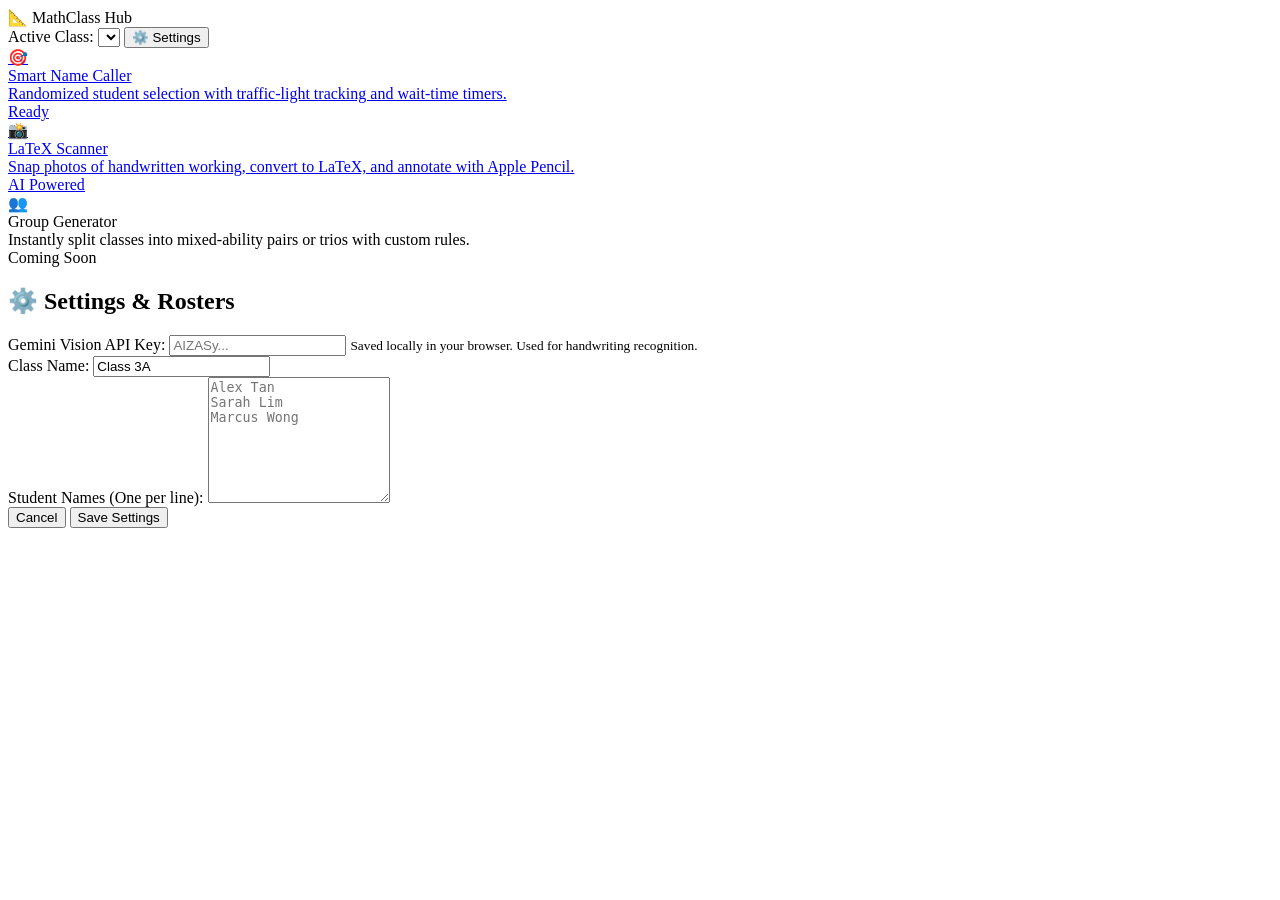
==== index.html @ 61014469 "Create index.html" ====
<!DOCTYPE html>
<html lang="en">
<head>
  <meta charset="UTF-8">
  <meta name="viewport" content="width=device-width, initial-scale=1.0, maximum-scale=1.0, user-scalable=no">
  <title>Math Classroom Hub</title>
  <link rel="stylesheet" href="css/style.css">
</head>
<body>
  <div class="app-container">
    <header class="top-nav">
      <div class="logo">📐 MathClass <span>Hub</span></div>
      <div class="nav-controls">
        <label for="class-select">Active Class:</label>
        <select id="class-select" class="dropdown"></select>
        <button class="btn btn-secondary" onclick="openSettings()">⚙️ Settings</button>
      </div>
    </header>

    <main class="dashboard-grid">
      <!-- Feature Card 1: Smart Name Caller -->
      <a href="picker.html" class="feature-card">
        <div class="card-icon">🎯</div>
        <div class="card-title">Smart Name Caller</div>
        <div class="card-desc">Randomized student selection with traffic-light tracking and wait-time timers.</div>
        <div class="card-badge" id="picker-status">Ready</div>
      </a>

      <!-- Feature Card 2: LaTeX Homework Scanner -->
      <a href="scanner.html" class="feature-card">
        <div class="card-icon">📸</div>
        <div class="card-title">LaTeX Scanner</div>
        <div class="card-desc">Snap photos of handwritten working, convert to LaTeX, and annotate with Apple Pencil.</div>
        <div class="card-badge">AI Powered</div>
      </a>

      <!-- Placeholder Future Tool -->
      <div class="feature-card disabled">
        <div class="card-icon">👥</div>
        <div class="card-title">Group Generator</div>
        <div class="card-desc">Instantly split classes into mixed-ability pairs or trios with custom rules.</div>
        <div class="card-badge gray">Coming Soon</div>
      </div>
    </main>
  </div>

  <!-- Settings Modal -->
  <div id="settings-modal" class="modal hidden">
    <div class="modal-content">
      <h2>⚙️ Settings & Rosters</h2>
      
      <div class="form-group">
        <label for="api-key">Gemini Vision API Key:</label>
        <input type="password" id="api-key" placeholder="AIZASy..." class="input-field">
        <small>Saved locally in your browser. Used for handwriting recognition.</small>
      </div>

      <div class="form-group">
        <label for="roster-class-name">Class Name:</label>
        <input type="text" id="roster-class-name" value="Class 3A" class="input-field">
      </div>

      <div class="form-group">
        <label for="roster-names">Student Names (One per line):</label>
        <textarea id="roster-names" rows="8" class="input-field" placeholder="Alex Tan
Sarah Lim
Marcus Wong"></textarea>
      </div>

      <div class="modal-actions">
        <button class="btn btn-secondary" onclick="closeSettings()">Cancel</button>
        <button class="btn btn-primary" onclick="saveRosterSettings()">Save Settings</button>
      </div>
    </div>
  </div>

  <script src="js/state.js"></script>
  <script>
    document.addEventListener('DOMContentLoaded', () => {
      HubState.init();
      populateClassDropdown();
      updateDashboardBadges();
    });

    function populateClassDropdown() {
      const select = document.getElementById('class-select');
      select.innerHTML = '';
      const classes = HubState.getClasses();
      classes.forEach(c => {
        const opt = document.createElement('option');
        opt.value = c;
        opt.textContent = c;
        if (c === HubState.currentClass) opt.selected = true;
        select.appendChild(opt);
      });
      select.onchange = (e) => HubState.setCurrentClass(e.target.value);
    }

    function openSettings() {
      document.getElementById('api-key').value = HubState.getApiKey();
      document.getElementById('roster-class-name').value = HubState.currentClass;
      document.getElementById('roster-names').value = HubState.getRoster(HubState.currentClass).join('\n');
      document.getElementById('settings-modal').classList.remove('hidden');
    }

    function closeSettings() {
      document.getElementById('settings-modal').classList.add('hidden');
    }

    function saveRosterSettings() {
      const apiKey = document.getElementById('api-key').value.trim();
      const className = document.getElementById('roster-class-name').value.trim();
      const names = document.getElementById('roster-names').value
        .split('\n')
        .map(n => n.trim())
        .filter(n => n.length > 0);

      HubState.setApiKey(apiKey);
      if (className && names.length > 0) {
        HubState.setRoster(className, names);
        HubState.setCurrentClass(className);
      }
      closeSettings();
      populateClassDropdown();
      updateDashboardBadges();
    }

    function updateDashboardBadges() {
      const activePool = HubState.getActivePool(HubState.currentClass);
      document.getElementById('picker-status').textContent = `${activePool.length} Active Students`;
    }
  </script>
</body>
</html>
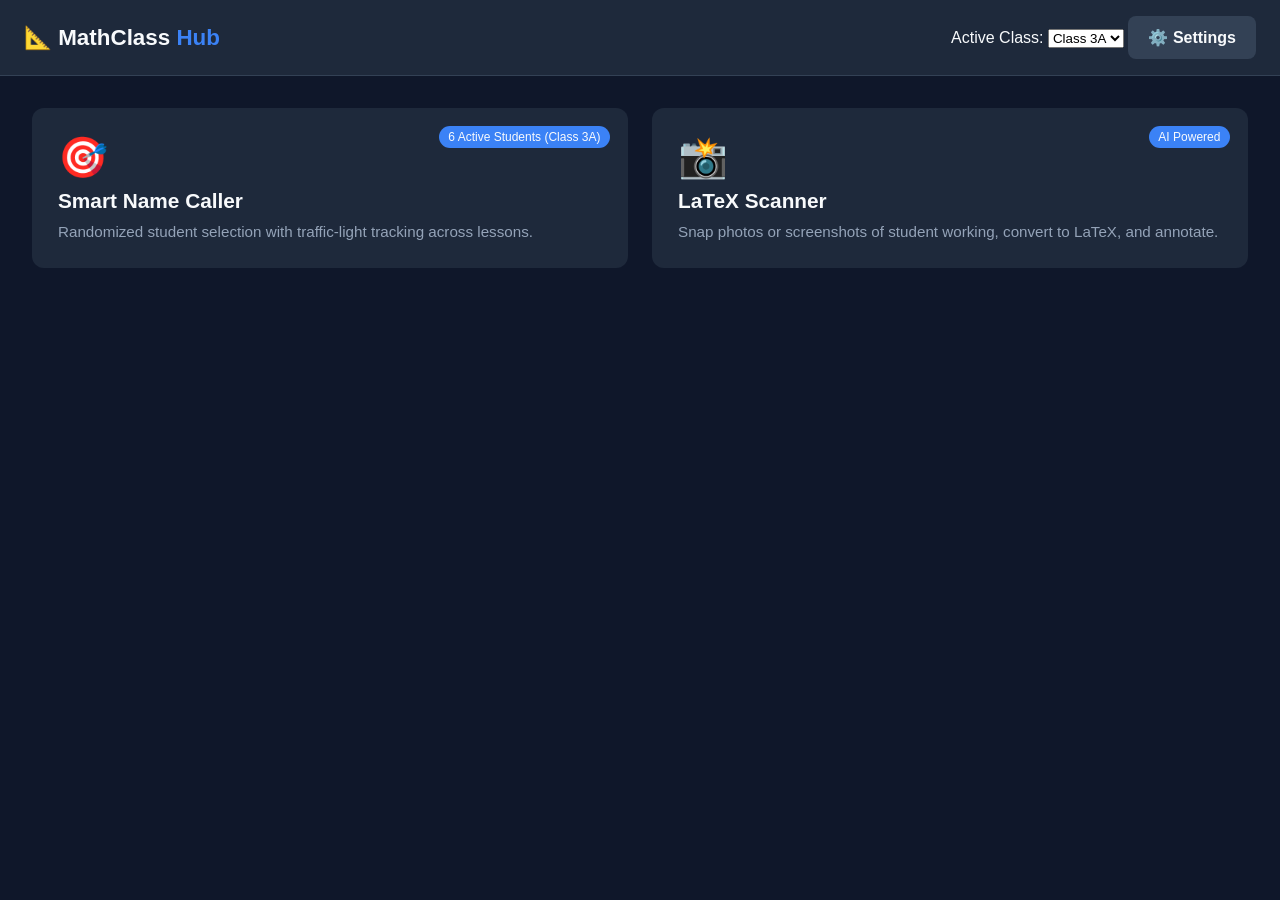
==== commit 084f7e5f: "Update index.html" ====
--- a/index.html
+++ b/index.html
@@ -18,58 +18,70 @@
     </header>
 
     <main class="dashboard-grid">
-      <!-- Feature Card 1: Smart Name Caller -->
       <a href="picker.html" class="feature-card">
         <div class="card-icon">🎯</div>
         <div class="card-title">Smart Name Caller</div>
-        <div class="card-desc">Randomized student selection with traffic-light tracking and wait-time timers.</div>
+        <div class="card-desc">Randomized student selection with traffic-light tracking across lessons.</div>
         <div class="card-badge" id="picker-status">Ready</div>
       </a>
 
-      <!-- Feature Card 2: LaTeX Homework Scanner -->
       <a href="scanner.html" class="feature-card">
         <div class="card-icon">📸</div>
         <div class="card-title">LaTeX Scanner</div>
-        <div class="card-desc">Snap photos of handwritten working, convert to LaTeX, and annotate with Apple Pencil.</div>
+        <div class="card-desc">Snap photos or screenshots of student working, convert to LaTeX, and annotate.</div>
         <div class="card-badge">AI Powered</div>
       </a>
-
-      <!-- Placeholder Future Tool -->
-      <div class="feature-card disabled">
-        <div class="card-icon">👥</div>
-        <div class="card-title">Group Generator</div>
-        <div class="card-desc">Instantly split classes into mixed-ability pairs or trios with custom rules.</div>
-        <div class="card-badge gray">Coming Soon</div>
-      </div>
     </main>
   </div>
 
   <!-- Settings Modal -->
   <div id="settings-modal" class="modal hidden">
-    <div class="modal-content">
-      <h2>⚙️ Settings & Rosters</h2>
+    <div class="modal-content modal-large">
+      <h2>⚙️ Settings & Multi-Class Rosters</h2>
       
       <div class="form-group">
         <label for="api-key">Gemini Vision API Key:</label>
-        <input type="password" id="api-key" placeholder="AIZASy..." class="input-field">
-        <small>Saved locally in your browser. Used for handwriting recognition.</small>
+        <input type="password" id="api-key" placeholder="Paste key here..." class="input-field">
+      </div>
+
+      <hr style="border: 0; border-top: 1px solid #334155; margin: 1.5rem 0;">
+
+      <!-- Class Selector / Editor Section -->
+      <div class="class-editor-header">
+        <div class="form-group flex-grow">
+          <label for="edit-class-select">Select Class to Edit / Manage:</label>
+          <select id="edit-class-select" class="dropdown input-field" onchange="loadClassToEditor(this.value)"></select>
+        </div>
+        <button class="btn btn-secondary" onclick="createNewClassPrompt()">➕ New Class</button>
+        <button class="btn btn-red" onclick="deleteSelectedClass()">🗑️ Delete</button>
       </div>
 
       <div class="form-group">
         <label for="roster-class-name">Class Name:</label>
-        <input type="text" id="roster-class-name" value="Class 3A" class="input-field">
+        <input type="text" id="roster-class-name" class="input-field">
       </div>
 
       <div class="form-group">
         <label for="roster-names">Student Names (One per line):</label>
-        <textarea id="roster-names" rows="8" class="input-field" placeholder="Alex Tan
+        <textarea id="roster-names" rows="6" class="input-field" placeholder="Alex Tan
 Sarah Lim
 Marcus Wong"></textarea>
       </div>
 
+      <details class="bulk-import-section">
+        <summary style="cursor: pointer; font-weight: 600; color: var(--primary);">📥 Bulk JSON Import (All Classes at Once)</summary>
+        <div class="form-group" style="margin-top: 0.75rem;">
+          <textarea id="bulk-json-input" rows="5" class="input-field" placeholder='{
+  "Class 3A": ["Alex", "Sarah", "Marcus"],
+  "Class 3B": ["Ethan", "Chloe", "Hassan"]
+}'></textarea>
+          <button class="btn btn-small btn-secondary" style="margin-top: 0.5rem;" onclick="processBulkImport()">Import JSON Roster</button>
+        </div>
+      </details>
+
       <div class="modal-actions">
         <button class="btn btn-secondary" onclick="closeSettings()">Cancel</button>
-        <button class="btn btn-primary" onclick="saveRosterSettings()">Save Settings</button>
+        <button class="btn btn-primary" onclick="saveRosterSettings()">Save Class Settings</button>
       </div>
     </div>
   </div>
@@ -86,6 +98,7 @@
       const select = document.getElementById('class-select');
       select.innerHTML = '';
       const classes = HubState.getClasses();
+
       classes.forEach(c => {
         const opt = document.createElement('option');
         opt.value = c;
@@ -93,14 +106,72 @@
         if (c === HubState.currentClass) opt.selected = true;
         select.appendChild(opt);
       });
-      select.onchange = (e) => HubState.setCurrentClass(e.target.value);
+
+      select.onchange = (e) => {
+        HubState.setCurrentClass(e.target.value);
+        updateDashboardBadges();
+      };
     }
 
     function openSettings() {
       document.getElementById('api-key').value = HubState.getApiKey();
-      document.getElementById('roster-class-name').value = HubState.currentClass;
-      document.getElementById('roster-names').value = HubState.getRoster(HubState.currentClass).join('\n');
+      populateEditClassDropdown();
+      loadClassToEditor(HubState.currentClass);
       document.getElementById('settings-modal').classList.remove('hidden');
+    }
+
+    function populateEditClassDropdown() {
+      const select = document.getElementById('edit-class-select');
+      select.innerHTML = '';
+      const classes = HubState.getClasses();
+
+      classes.forEach(c => {
+        const opt = document.createElement('option');
+        opt.value = c;
+        opt.textContent = c;
+        select.appendChild(opt);
+      });
+    }
+
+    function loadClassToEditor(className) {
+      document.getElementById('edit-class-select').value = className;
+      document.getElementById('roster-class-name').value = className;
+      document.getElementById('roster-names').value = HubState.getRoster(className).join('\n');
+    }
+
+    function createNewClassPrompt() {
+      const name = prompt("Enter new Class Name (e.g., Class 4B):");
+      if (name && name.trim()) {
+        const cleanName = name.trim();
+        HubState.setRoster(cleanName, []);
+        populateEditClassDropdown();
+        loadClassToEditor(cleanName);
+      }
+    }
+
+    function deleteSelectedClass() {
+      const className = document.getElementById('edit-class-select').value;
+      if (!className) return;
+
+      if (confirm(`Are you sure you want to delete ${className}? This will wipe its roster and progress.`)) {
+        HubState.deleteClass(className);
+        populateClassDropdown();
+        populateEditClassDropdown();
+        loadClassToEditor(HubState.currentClass);
+      }
+    }
+
+    function processBulkImport() {
+      const rawJson = document.getElementById('bulk-json-input').value.trim();
+      if (!rawJson) return;
+
+      if (HubState.importBulkRosters(rawJson)) {
+        alert("Classes imported successfully!");
+        populateClassDropdown();
+        populateEditClassDropdown();
+        loadClassToEditor(HubState.currentClass);
+        document.getElementById('bulk-json-input').value = '';
+      }
     }
 
     function closeSettings() {
@@ -120,6 +191,7 @@
         HubState.setRoster(className, names);
         HubState.setCurrentClass(className);
       }
+
       closeSettings();
       populateClassDropdown();
       updateDashboardBadges();
@@ -127,7 +199,7 @@
 
     function updateDashboardBadges() {
       const activePool = HubState.getActivePool(HubState.currentClass);
-      document.getElementById('picker-status').textContent = `${activePool.length} Active Students`;
+      document.getElementById('picker-status').textContent = `${activePool.length} Active Students (${HubState.currentClass})`;
     }
   </script>
 </body>
--- a/css/style.css
+++ b/css/style.css
@@ -0,0 +1,513 @@
+:root {
+  --bg-dark: #0f172a;
+  --bg-card: #1e293b;
+  --bg-input: #334155;
+  --primary: #3b82f6;
+  --primary-hover: #2563eb;
+  --green: #22c55e;
+  --yellow: #eab308;
+  --red: #ef4444;
+  --text-main: #f8fafc;
+  --text-muted: #94a3b8;
+  --border-radius: 12px;
+}
+
+* {
+  box-sizing: border-box;
+  margin: 0;
+  padding: 0;
+  font-family: -apple-system, BlinkMacSystemFont, 'Segoe UI', Roboto, Helvetica, Arial, sans-serif;
+  touch-action: manipulation;
+}
+
+body {
+  background-color: var(--bg-dark);
+  color: var(--text-main);
+  height: 100vh;
+  overflow: hidden;
+}
+
+.app-container {
+  display: flex;
+  flex-direction: column;
+  height: 100vh;
+}
+
+/* Top Navigation Bar */
+.top-nav {
+  display: flex;
+  align-items: center;
+  justify-content: space-between;
+  padding: 1rem 1.5rem;
+  background-color: var(--bg-card);
+  border-bottom: 1px solid #334155;
+  z-index: 10;
+}
+
+.logo {
+  font-size: 1.4rem;
+  font-weight: 700;
+}
+.logo span { color: var(--primary); }
+
+.nav-back {
+  color: var(--primary);
+  text-decoration: none;
+  font-weight: 600;
+  font-size: 1.1rem;
+}
+
+.title {
+  font-size: 1.2rem;
+  font-weight: 700;
+}
+
+/* Dashboard Grid */
+.dashboard-grid {
+  display: grid;
+  grid-template-columns: repeat(auto-fit, minmax(280px, 1fr));
+  gap: 1.5rem;
+  padding: 2rem;
+}
+
+.feature-card {
+  background-color: var(--bg-card);
+  border-radius: var(--border-radius);
+  padding: 1.5rem;
+  text-decoration: none;
+  color: var(--text-main);
+  border: 2px solid transparent;
+  transition: all 0.2s ease;
+  position: relative;
+}
+
+.feature-card:hover {
+  border-color: var(--primary);
+  transform: translateY(-2px);
+}
+
+.feature-card.disabled {
+  opacity: 0.5;
+  pointer-events: none;
+}
+
+.card-icon { font-size: 2.5rem; margin-bottom: 0.5rem; }
+.card-title { font-size: 1.3rem; font-weight: 700; margin-bottom: 0.5rem; }
+.card-desc { color: var(--text-muted); font-size: 0.95rem; line-height: 1.4; }
+
+.card-badge {
+  position: absolute;
+  top: 1rem;
+  right: 1rem;
+  background-color: var(--primary);
+  font-size: 0.75rem;
+  padding: 0.25rem 0.6rem;
+  border-radius: 20px;
+}
+.card-badge.gray { background-color: var(--bg-input); }
+
+/* Common Buttons & Inputs */
+.btn {
+  display: inline-flex;
+  align-items: center;
+  justify-content: center;
+  padding: 0.75rem 1.25rem;
+  border-radius: 8px;
+  border: none;
+  font-weight: 600;
+  cursor: pointer;
+  background-color: var(--bg-input);
+  color: var(--text-main);
+  font-size: 1rem;
+  user-select: none;
+  -webkit-user-select: none;
+}
+
+.btn-primary { background-color: var(--primary); }
+.btn-primary:hover { background-color: var(--primary-hover); }
+.btn-secondary { background-color: var(--bg-input); }
+.btn-small { padding: 0.4rem 0.8rem; font-size: 0.85rem; }
+
+.btn-green { background-color: var(--green); color: #000; }
+.btn-yellow { background-color: var(--yellow); color: #000; }
+.btn-red { background-color: var(--red); color: #fff; }
+
+.btn-huge {
+  width: 100%;
+  padding: 1.5rem;
+  font-size: 1.5rem;
+  background-color: var(--primary);
+}
+
+.input-field {
+  width: 100%;
+  padding: 0.75rem;
+  background-color: var(--bg-input);
+  border: 1px solid #475569;
+  border-radius: 6px;
+  color: var(--text-main);
+  font-size: 1rem;
+}
+
+/* Modals */
+.modal {
+  position: fixed;
+  inset: 0;
+  background: rgba(0,0,0,0.7);
+  display: flex;
+  align-items: center;
+  justify-content: center;
+  z-index: 100;
+}
+.modal.hidden { display: none; }
+.modal-content {
+  background: var(--bg-card);
+  padding: 2rem;
+  border-radius: var(--border-radius);
+  width: 90%;
+  max-width: 500px;
+}
+
+/* Scanner Layout */
+.scanner-layout {
+  display: grid;
+  grid-template-columns: 1fr 1fr;
+  gap: 1rem;
+  padding: 1rem;
+  flex: 1;
+  height: calc(100vh - 75px);
+  overflow: hidden;
+}
+
+.panel {
+  background: var(--bg-card);
+  border-radius: var(--border-radius);
+  display: flex;
+  flex-direction: column;
+  overflow: hidden;
+  position: relative;
+}
+
+.panel-header {
+  padding: 0.75rem 1rem;
+  background: var(--bg-input);
+  font-weight: 700;
+  display: flex;
+  justify-content: space-between;
+  align-items: center;
+}
+
+.image-container {
+  flex: 1;
+  position: relative;
+  display: flex;
+  align-items: center;
+  justify-content: center;
+  background-color: #020617;
+  padding: 1rem;
+}
+
+#captured-image {
+  max-width: 100%;
+  max-height: 100%;
+  object-fit: contain;
+  border-radius: 8px;
+}
+#captured-image.hidden { display: none; }
+
+.placeholder-box {
+  display: flex;
+  flex-direction: column;
+  gap: 1rem;
+  align-items: center;
+  color: var(--text-muted);
+}
+
+.latex-render-container {
+  flex: 1;
+  position: relative;
+  display: flex;
+  align-items: center;
+  justify-content: center;
+  background-color: #020617;
+  padding: 1rem;
+  overflow: hidden;
+}
+
+.katex-display {
+  font-size: 2.2rem;
+  color: #fff;
+  z-index: 1;
+  pointer-events: none;
+}
+
+#markup-canvas {
+  position: absolute;
+  top: 0;
+  left: 0;
+  width: 100%;
+  height: 100%;
+  z-index: 2;
+  touch-action: none;
+  cursor: crosshair;
+}
+
+.canvas-tools {
+  display: flex;
+  gap: 0.5rem;
+}
+
+.latex-code-bar {
+  padding: 1rem;
+  background: var(--bg-input);
+  display: flex;
+  align-items: center;
+  gap: 0.75rem;
+}
+
+.latex-code-bar label {
+  font-weight: 600;
+  white-space: nowrap;
+}
+
+/* Visually hide input elements without breaking iOS file triggers */
+.visually-hidden {
+  position: absolute !important;
+  width: 1px !important;
+  height: 1px !important;
+  padding: 0 !important;
+  margin: -1px !important;
+  overflow: hidden !important;
+  clip: rect(0, 0, 0, 0) !important;
+  white-space: nowrap !important;
+  border: 0 !important;
+  opacity: 0 !important;
+}
+
+/* Responsive collapse for small screens */
+@media (max-width: 768px) {
+  .scanner-layout {
+    grid-template-columns: 1fr;
+    grid-template-rows: 1fr 1fr;
+    overflow-y: auto;
+  }
+}
+
+/* Navigation Left Alignment */
+.nav-left {
+  display: flex;
+  align-items: center;
+  gap: 1rem;
+}
+
+/* Scanner Layout Full Width Mode */
+.scanner-layout.hide-image {
+  grid-template-columns: 1fr;
+}
+
+.scanner-layout.hide-image .camera-panel {
+  display: none !important;
+}
+
+/* Scrollable LaTeX Display Container */
+.latex-render-container {
+  flex: 1;
+  position: relative;
+  display: flex;
+  align-items: flex-start;
+  justify-content: center;
+  background-color: #020617;
+  padding: 1.5rem;
+  overflow: auto; /* Enables vertical & horizontal scrolling */
+  -webkit-overflow-scrolling: touch;
+}
+
+.katex-display {
+  font-size: 2.2rem;
+  color: #fff;
+  z-index: 1;
+  pointer-events: none;
+  min-width: max-content;
+  margin: 0 auto;
+}
+
+#markup-canvas {
+  position: absolute;
+  top: 0;
+  left: 0;
+  z-index: 2;
+  cursor: crosshair;
+}
+
+.mode-toggle {
+  display: flex;
+  gap: 0.25rem;
+  background: var(--bg-dark);
+  padding: 2px;
+  border-radius: 6px;
+}
+
+.nav-actions {
+  display: flex;
+  align-items: center;
+  gap: 0.5rem;
+}
+
+.placeholder-actions {
+  display: flex;
+  gap: 0.75rem;
+  margin-top: 0.5rem;
+}
+
+/* Zoom Control Bar Styles */
+.zoom-controls {
+  display: flex;
+  align-items: center;
+  gap: 0.4rem;
+  background: var(--bg-dark);
+  padding: 2px 6px;
+  border-radius: 6px;
+}
+
+.zoom-indicator {
+  font-size: 0.85rem;
+  font-weight: 700;
+  color: var(--primary);
+  min-width: 45px;
+  text-align: center;
+  cursor: pointer;
+  user-select: none;
+}
+
+/* Math Zoom Wrapper */
+.math-zoom-wrapper {
+  position: relative;
+  display: flex;
+  align-items: center;
+  justify-content: center;
+  transform-origin: center top;
+  transition: transform 0.08s ease-out;
+  min-width: 100%;
+  min-height: 100%;
+}
+
+.latex-render-container {
+  flex: 1;
+  position: relative;
+  display: flex;
+  align-items: flex-start;
+  justify-content: center;
+  background-color: #020617;
+  padding: 1.5rem;
+  overflow: auto;
+  touch-action: pan-x pan-y;
+  -webkit-overflow-scrolling: touch;
+}
+
+/* Extra Large Display for Student Name Caller */
+.student-card.mega-display {
+  width: 100%;
+  height: 260px;
+  background: linear-gradient(135deg, #1e293b 0%, #0f172a 100%);
+  border-radius: 16px;
+  display: flex;
+  align-items: center;
+  justify-content: center;
+  font-size: clamp(3.5rem, 8vw, 7rem); /* Extra large responsive text */
+  font-weight: 900;
+  color: #38bdf8;
+  border: 3px solid #3b82f6;
+  box-shadow: 0 10px 25px -5px rgba(59, 130, 246, 0.3);
+  text-shadow: 0 0 20px rgba(56, 189, 248, 0.4);
+  text-align: center;
+  padding: 1rem;
+  overflow: hidden;
+}
+
+.student-card .placeholder {
+  font-size: 1.8rem;
+  font-weight: 500;
+  color: var(--text-muted);
+  text-shadow: none;
+}
+
+.btn-action-large {
+  padding: 1.25rem 1rem;
+  font-size: 1.1rem;
+  font-weight: 700;
+  border-radius: 10px;
+}
+
+.sidebar-queue {
+  background: var(--bg-card);
+  border-radius: var(--border-radius);
+  padding: 1.2rem;
+  display: flex;
+  flex-direction: column;
+}
+
+.queue-header {
+  display: flex;
+  justify-content: space-between;
+  align-items: center;
+  margin-bottom: 0.75rem;
+}
+
+.queue-badge {
+  background: var(--red);
+  color: white;
+  padding: 0.2rem 0.6rem;
+  border-radius: 12px;
+  font-size: 0.85rem;
+  font-weight: 700;
+}
+
+/* Large Modal Breakdowns */
+.modal-content.modal-large {
+  max-width: 850px;
+  width: 95%;
+}
+
+.status-grid {
+  display: grid;
+  grid-template-columns: 1fr 1fr 1fr;
+  gap: 1rem;
+  margin: 1.5rem 0;
+  max-height: 450px;
+  overflow-y: auto;
+}
+
+.status-column {
+  background: var(--bg-dark);
+  border-radius: 8px;
+  padding: 1rem;
+}
+
+.status-title {
+  font-size: 1.05rem;
+  margin-bottom: 0.75rem;
+  padding-bottom: 0.4rem;
+  border-bottom: 1px solid #334155;
+}
+
+.active-title { color: #38bdf8; }
+.recheck-title { color: var(--red); }
+.mastered-title { color: var(--green); }
+
+.status-list {
+  list-style: none;
+}
+
+.status-list li {
+  padding: 0.5rem;
+  background: var(--bg-input);
+  margin-bottom: 0.4rem;
+  border-radius: 6px;
+  font-size: 0.95rem;
+}
+
+.status-list li.empty {
+  opacity: 0.5;
+  font-style: italic;
+  background: transparent;
+}
